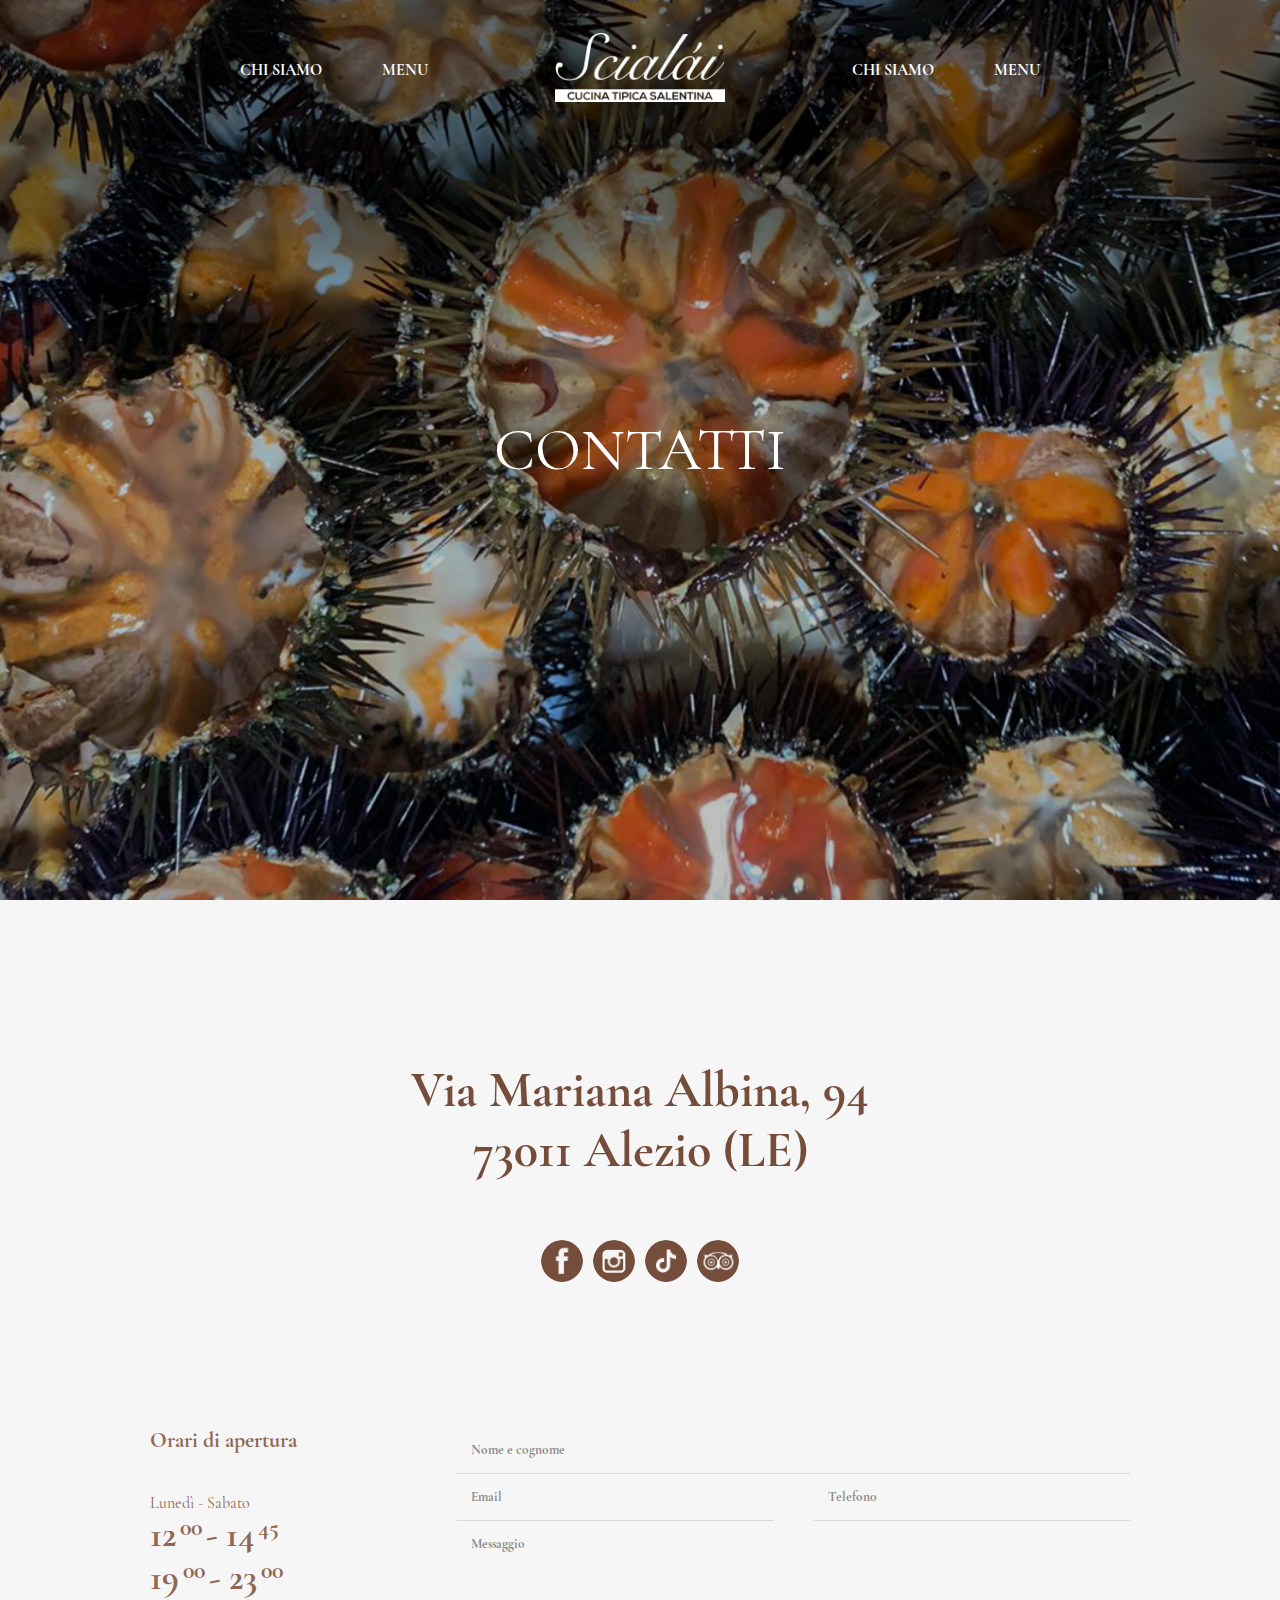
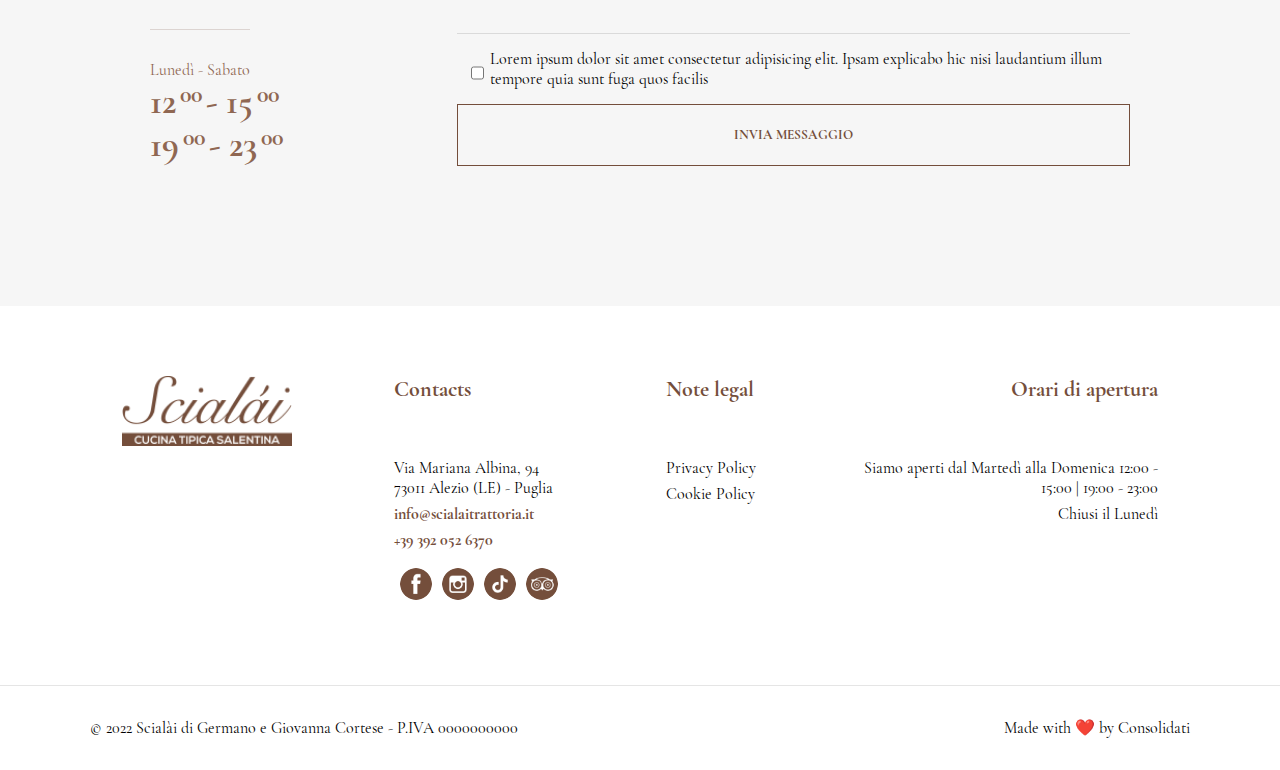
==== contacts.html @ f2f10937 "finish" ====
<!DOCTYPE html>
<html lang="en">

<head>
  <meta charset="UTF-8">
  <meta http-equiv="X-UA-Compatible" content="IE=edge">
  <meta name="viewport" content="width=device-width, initial-scale=1.0">
  <link rel="stylesheet" href="style/style.min.css">

  <title>Menu</title>
</head>

<body>
  <header class="header">
    <div class="container header__container">
      <nav class="nav">
        <ul class="nav__link-wrap">
          <li><a class="nav__link" href="">CHI SIAMO</a></li>
          <li><a class="nav__link" href="">MENU</a></li>
        </ul>
      </nav>
      <a href="/">
        <img class="nav__logo" src="images/logo.png" alt="img">
      </a>
      <nav class="nav">
        <ul class="nav__link-wrap">
          <li><a class="nav__link" href="">CHI SIAMO</a></li>
          <li><a class="nav__link" href="">MENU</a></li>
        </ul>
      </nav>
      <img class="header__mobile-btn" src="images/icons/ic_mobile-menu.svg" alt="mobile-menu">

    </div>
  </header>
  <div class="header__filter"></div>
  <div class="mobile-menu">
    <img class="mobile-menu__close" src="images/icons/ic_close.svg" alt="close">
    <nav class="mobile__menu-nav mobile-nav">
      <ul class="mobile-nav__link-wrap">
        <li class="mobile-nav__link-animation"><a class="nav__link" href="">CHI SIAMO</a></li>
        <li class="mobile-nav__link-animation"><a class="nav__link" href="">MENU</a></li>
        <li class="mobile-nav__link-animation"><a class="nav__link" href="">CHI SIAMO</a></li>
        <li class="mobile-nav__link-animation"><a class="nav__link" href="">MENU</a></li>
      </ul>
    </nav>
  </div>
  <section class="main main__no-slider">
    <img class="main__bcg" src="images/contatti-bcg.png" alt="img">
    <span class="main__title">CONTATTI</span>
  </section>
  <section class="contacts">
    <h3 class="section-title contacts__title">Via Mariana Albina, 94 <br> 73011 Alezio (LE)</h3>
    <div class="social social-wrap">
      <a href=""><img class="social__icon" src="images/social-icon/1.png" alt="icon"></a>
      <a href=""><img class="social__icon" src="images/social-icon/2.png" alt="icon"></a>
      <a href=""><img class="social__icon" src="images/social-icon/3.png" alt="icon"></a>
      <a href=""><img class="social__icon" src="images/social-icon/4.png" alt="icon"></a>
    </div>
    <div class="contacts__form-wrap">
      <div class="contacts__content">
        <div class="contacts__work-time">
          <span class="contacts__day">Orari di apertura</span>
          <div class="contacts__time-block">
            <span class="contacts__time-title">Lunedì - Sabato</span>
            <span class="contacts__time">12 <span>00</span> - 14 <span>45</span></span>
            <span class="contacts__time">19 <span>00</span> - 23 <span>00</span></span>
          </div>
          <div class="contacts__line"></div>
          <div class="contacts__time-block">
            <span class="contacts__time-title">Lunedì - Sabato</span>
            <span class="contacts__time">12 <span>00</span> - 15 <span>00</span></span>
            <span class="contacts__time">19 <span>00</span> - 23 <span>00</span></span>
          </div>
        </div>
        <form class="contacts__form">
          <input type="text" placeholder="Nome e cognome">
          <div class="contacts__input-wrap">
            <input type="text" placeholder="Email">
            <input type="text" placeholder="Telefono">
          </div>
          <textarea placeholder="Messaggio"></textarea>
          <label class="contacts__checkbox-wrap" for="confirm">
            <input name="confirm" id="confirm" type="checkbox">

            Lorem ipsum dolor sit amet consectetur adipisicing elit. Ipsam explicabo hic nisi laudantium illum
            tempore quia sunt fuga quos facilis
          </label>
          <button class="btn-brown">Invia messaggio</button>
        </form>
      </div>

    </div>
  </section>


  <footer class="footer">
    <div class="footer__wrap">
      <div class="footer__logo-wrap">
        <a href="/">
          <img class="nav__logo" src="images/logo-footer.png" alt="img">
        </a>
      </div>
      <div class="footer__block">
        <span class="footer__title">Contacts</span>
        <span class="footer__street">Via Mariana Albina, 94 73011 Alezio (LE) - Puglia</span>
        <a class="footer__mail" href="mailto:info@scialaitrattoria.it">info@scialaitrattoria.it</a>
        <a class="footer__phone" href="tel:+39 392 052 6370">+39 392 052 6370</a>
        <div class="social social-wrap footer__social">
          <a href=""><img class="social__icon" src="images/social-icon/1.png" alt="icon"></a>
          <a href=""><img class="social__icon" src="images/social-icon/2.png" alt="icon"></a>
          <a href=""><img class="social__icon" src="images/social-icon/3.png" alt="icon"></a>
          <a href=""><img class="social__icon" src="images/social-icon/4.png" alt="icon"></a>
        </div>
      </div>

      <div class="footer__block">
        <span class="footer__title">Note legal</span>
        <a class="footer__link" href="">Privacy Policy</a>
        <a class="footer__link" href=""> Cookie Policy</a>
      </div>

      <div class="footer__block">
        <span class="footer__title">Orari di apertura</span>
        <a class="footer__link" href="">Siamo aperti dal Martedì alla Domenica 12:00 - 15:00 | 19:00 - 23:00</a>
        <a class="footer__link" href="">Chiusi il Lunedì</a>
      </div>
    </div>
    <div class="footer__under">
      <div class="footer__under-wrap">
        <span>© 2022 Scialài di Germano e Giovanna Cortese - P.IVA 0000000000</span>
        <span>Made with &#10084;&#65039 by Consolidati</span>
      </div>
    </div>
  </footer>
  <script src="js/jquery-3.6.0.min.js"></script>
  <script src="js/script.js"></script>
</body>

</html>
---- style/style.min.css ----
*{font-family:"Cormoran";padding:0;margin:0;box-sizing:border-box;text-decoration:none;list-style:none;outline:none;border:none}.main{position:relative;height:100vh}.main__bcg{position:absolute;width:100%;height:100%;object-fit:cover}.main__title{position:inherit;font-size:60px;text-transform:uppercase;color:white;z-index:6}.main__no-slider{display:flex;align-items:center;justify-content:center}.info{position:relative;height:70vh;display:flex;align-items:center;z-index:1}@media (max-width: 1100px){.info{height:max-content;padding:30px 16px}}.info__text{position:inherit;width:1400px;margin:0 auto;color:white;z-index:2}.info__text.active{transform:translateY(-50px)}@media (max-width: 1500px){.info__text{padding-left:40px}}@media (max-width: 1100px){.info__text{padding-left:0}}.info__title{font-size:46px;margin-bottom:60px;color:white}@media (max-width: 1366px){.info__title{margin-bottom:12px}}@media (max-width: 600px){.info__title{margin-bottom:30px;font-size:32px}}.info__description{display:block;margin-bottom:40px}.info__text-wrap{max-width:500px;z-index:2}.info__img{position:absolute;left:0;top:0;height:100%;width:50%;object-fit:cover;transition:0.3s}.info__img:last-child{right:0;left:auto}@media (max-width: 1100px){.info__img:last-child{display:none}}@media (max-width: 1100px){.info__img:nth-child(2){top:0;width:100%}}.info__img.active{top:-50px}.info__btn{color:white;border-color:white}.info__btn:after{background-color:#744e3b}.info__btn:hover{color:#744e3b}.info__btn:hover::after{background-color:white}.container{max-width:800px;margin:0 auto}.swiper-slide img{display:block;width:100%;height:100%;object-fit:cover}.swiper{height:100%}.btn,.btn-white,.btn-brown{position:relative;padding:22px 24px;text-transform:uppercase;background-color:transparent;font-weight:900;border:1px solid #744e3b;color:#744e3b;cursor:pointer;transition:0.5s;z-index:1}.btn:after,.btn-white:after,.btn-brown:after{position:absolute;content:"";left:0;top:0;width:0;height:100%;background-color:white;z-index:-1;transition:0.5s}.btn:hover,.btn-white:hover,.btn-brown:hover{color:white}.btn:hover::after,.btn-white:hover::after,.btn-brown:hover::after{background-color:#744e3b;width:100%}.btn:active,.btn-white:active,.btn-brown:active{color:#744e3b}.btn:active::after,.btn-white:active::after,.btn-brown:active::after{left:auto;right:0;width:0}.btn-white{color:white;border-color:white}.btn-white:after{background-color:#744e3b}.btn-white:hover{color:#744e3b}.btn-white:hover::after{background-color:white}.btn-white:active{color:white}.btn-brown{color:#744e3b;border-color:#744e3b}.btn-brown:after{background-color:#744e3b}.btn-brown:hover::after{background-color:#744e3b}.social__icon{width:42px;height:42px;border-radius:100%;cursor:pointer}.social-wrap{display:flex;width:max-content;margin:0 auto;gap:10px}@font-face{font-family:"Cormoran";src:url("../fonts/CormorantGaramond-Bold.ttf");font-weight:700}@font-face{font-family:"Cormoran";src:url("../fonts/CormorantGaramond-Regular.ttf");font-weight:400}.header{position:absolute;top:0;left:0;width:100%;z-index:3;transition:0.3s}.header__filter{position:absolute;width:100%;z-index:2;box-shadow:17px 21px 50px 244px rgba(0,0,0,0.39)}@media (max-width: 1100px){.header__filter{box-shadow:17px 21px 50px 100px rgba(0,0,0,0.39)}}@media (max-width: 850px){.header{padding:0 32px}}@media (max-width: 650px){.header{padding:0 16px}}.header__container{display:flex;justify-content:space-between;align-items:center;padding-top:30px}@media (max-width: 680px){.header__container{padding-top:16px;align-items:flex-end}}.header__mobile-btn{display:none;width:36px;height:36px;cursor:pointer}@media (max-width: 680px){.header__mobile-btn{display:block}}.header__mobile-btn.disactive{opacity:0}.header.small{position:fixed;top:0;background:rgba(0,0,0,0.7)}.header.small .header__container{padding-top:6px}.header.small .nav__link{padding:20px 0 20px}.header.small .nav__logo{height:40px;width:140px}@media (max-width: 680px){.nav{display:none}}.nav__link-wrap{display:flex;list-style:none;gap:60px}.nav__logo{height:70px;width:170px;object-fit:contain;transition:0.3s}.nav__link{position:relative;display:block;padding:30px 0 30px;color:white;font-weight:900;transition:0.3s}.nav__link::after{position:absolute;left:0;bottom:10px;content:"";width:0;left:50%;height:4px;background-color:white;transition:0.3s}.nav__link:hover::after{left:0;width:100%}.mobile-menu{position:fixed;top:0;left:0;display:none;justify-content:flex-end;height:100vh;width:100%;background-color:rgba(0,0,0,0.91);z-index:8}.mobile-menu__close{position:absolute;top:35px;right:16px;width:36px;height:36px}.mobile-menu.active{display:flex}.mobile-nav{display:flex;align-items:center;justify-content:flex-end;padding-right:70px;height:100%;width:50%}.mobile-nav____link-wrap{display:flex;flex-direction:row}.mobile-nav__link-animation{transform:translateX(200%);animation:showLink 0.2s forwards}.mobile-nav__link-animation:nth-child(2){animation:showLink 0.2s forwards 0.5s}.mobile-nav__link-animation:nth-child(3){animation:showLink 0.2s forwards 0.3s}.mobile-nav__link-animation:nth-child(4){animation:showLink 0.2s forwards 0.1s}@keyframes showLink{0%{}100%{transform:translateX(0)}}.mySwiper__text{position:absolute;top:50%;left:50%;transform:translate(-50%, -50%);color:white;text-align:center;text-shadow:1px 1px 2px black, 0 0 1em black, 0 0 0.2em black;text-transform:uppercase;font-size:50px}@media (max-width: 600px){.mySwiper__text{width:100%;font-size:32px}}.mySwiper .swiper-button-next:after,.mySwiper .swiper-button-prev:after{color:white}@media (max-width: 650px){.mySwiper .swiper-button-next:after,.mySwiper .swiper-button-prev:after{display:none}}.section-title{max-width:820px;padding:160px 0 140px;font-size:50px;margin:0 auto;color:#744e3b;text-align:center}@media (max-width: 900px){.section-title{font-size:32px;padding:60px 16px 40px}}.price__text-block{position:relative;display:flex;gap:120px;height:max-content}@media (max-width: 1010px){.price__text-block{flex-direction:column;padding:32px}}@media (max-width: 650px){.price__text-block{padding:16px}}.price__img{position:absolute;top:0;left:0;width:420px;height:100%;object-fit:cover}.price__img-right{left:auto;right:0}@media (max-width: 1570px){.price__img{width:220px}}@media (max-width: 1150px){.price__img{display:none}}.price-menu{display:flex;flex-direction:column;align-items:center;flex-basis:620px;margin:0 auto}.price-menu__btn-wrap{padding-top:40px}.price-menu__img{width:125px;height:110px;object-fit:cover;margin-bottom:36px}.price-menu__dish{display:flex;justify-content:space-between;flex-basis:100%;font-size:22px;font-weight:900;color:#744e3b}@media (max-width: 380px){.price-menu__dish{font-size:18px}}.price-menu__dish span{font-weight:400}.price-menu__wrap{display:flex;width:100%;flex-direction:column;align-self:flex-start;gap:34px;border-bottom:1px solid #e6e6e6;padding:42px 0}.price-menu__wrap:nth-child(3){border-top:1px solid #e6e6e6}@media (max-width: 750px){.price-menu__wrap{padding:16px 0}}.price-menu__type{font-size:28px;font-weight:900;color:#744e3b;margin-bottom:84px}.price-menu__description{color:#555555}.call-us{position:relative;flex-direction:column;display:flex;align-items:center;justify-content:center;height:100vh;font-size:56px;color:white}@media (max-width: 1010px){.call-us{font-size:36px;padding:0 32px}}@media (max-width: 750px){.call-us{padding:0 16px;font-size:32px}}.call-us__img{position:absolute;width:100%;height:100%;object-fit:cover}.call-us__text{position:relative;text-align:center;z-index:2;margin-bottom:12px}.call-us__phone{position:relative;font-weight:900;z-index:2;cursor:pointer;color:white}@media (max-width: 500px){.call-us__phone{font-size:24px}}.call-us__phone:after{position:absolute;left:50%;bottom:0;content:"";width:0;height:2px;background-color:white;transition:0.3s}.call-us__phone:hover:after{width:100%;left:0}.footer{padding-top:70px}.footer__wrap{display:flex;justify-content:space-between;max-width:1100px;padding-bottom:80px;margin:0 auto}@media (max-width: 1280px){.footer__wrap{padding:0 32px 80px}}@media (max-width: 1060px){.footer__wrap{flex-wrap:wrap}}@media (max-width: 650px){.footer__wrap{padding:0 16px 80px}}@media (max-width: 750px){.footer__wrap{flex-direction:column}}.footer__social{padding-top:12px}.footer__social .social__icon{width:32px;height:32px}.footer__under{padding:32px 0;border-top:1px solid #e5e5e5}@media (max-width: 1280px){.footer__under{padding:32px 16px}}.footer__under-wrap{display:flex;justify-content:space-between;max-width:1100px;margin:0 auto}@media (max-width: 750px){.footer__under-wrap{flex-direction:column;gap:16px}}@media (max-width: 1060px){.footer__logo-wrap{display:flex;justify-content:center;width:100%;margin-bottom:24px}}.footer__block{display:flex;flex-direction:column;gap:6px;max-width:170px;color:black}@media (max-width: 1060px){.footer__block{width:33.3%}}@media (max-width: 750px){.footer__block{width:100%;margin-bottom:16px}}.footer__block:last-child{max-width:300px;text-align:right}@media (max-width: 750px){.footer__block:last-child{text-align:left}}.footer__link{color:black}.footer__title{font-size:22px;color:#744e3b;font-weight:900;margin-bottom:50px}@media (max-width: 750px){.footer__title{margin-bottom:8px}}.footer__phone,.footer__mail{color:#744e3b;font-weight:600}.menu{background-color:#f6f6f6}.menu__container{padding:100px 100px}.menu__text{display:block;text-align:center}.menu__text:first-child{margin-bottom:70px}.menu__text:nth-child(2){margin-bottom:50px}.menu__btn-position{display:block;margin:0 auto}.service{background-color:#f6f6f6;padding-bottom:100px}.service__icon-container{display:flex;gap:120px;flex-wrap:wrap;justify-content:center;max-width:800px;margin:0 auto}@media (max-width: 700px){.service__icon-container{gap:40px}}.service__icon{height:60px;width:90px;object-fit:contain;margin-bottom:30px}.service__icon-wrap{display:flex;flex-direction:column;align-items:center;width:100px;height:max-content}.service__icon-title{color:#744e3b;font-weight:900}.gallery{background-color:#f6f6f6;padding:100px 0}.gallery__wrap{display:flex;flex-wrap:wrap;justify-content:space-between;max-width:1100px;margin:0 auto}@media (max-width: 1120px){.gallery__wrap{max-width:800px}}@media (max-width: 860px){.gallery__wrap{padding:100px 16px}}.gallery__img{width:calc(25% - 30px);height:175px;object-fit:cover;margin-bottom:30px}@media (max-width: 860px){.gallery__img{width:calc(33.3% - 30px)}}@media (max-width: 700px){.gallery__img{width:calc(50% - 15px)}}@media (max-width: 430px){.gallery__img{width:100%}}.contacts{background-color:#f6f6f6}.contacts__title{padding-bottom:60px}.contacts__form-wrap{max-width:1100px;margin:0 auto;padding:140px 60px}.contacts__content{display:flex;gap:160px}.contacts__time{display:flex;align-items:flex-start;gap:4px;font-size:36px;font-weight:700;color:#8f6752}.contacts__time span{font-size:24px}.contacts__input-wrap{display:flex;gap:40px}.contacts__form{display:flex;flex-direction:column}.contacts__form input,.contacts__form textarea{padding:15px 14px;border-bottom:1px solid #dadada;width:100%;resize:none;background-color:transparent}.contacts__form input::placeholder,.contacts__form textarea::placeholder{color:#888888;font-weight:700}.contacts__form textarea{flex-grow:1}.contacts__work-time{width:max-content;flex-shrink:0}.contacts__time-title{display:block;color:#8f6752}.contacts__checkbox-wrap{display:flex;gap:6px;padding:15px 14px;cursor:pointer}.contacts__checkbox-wrap input{width:max-content;transform:translateY(4px)}.contacts__line{height:1px;width:100px;margin:30px 0;background-color:#dcd4d1}.contacts__day{display:block;font-size:22px;font-weight:700;color:#8f6752;margin-bottom:40px}
/*# sourceMappingURL=style.min.css.map */
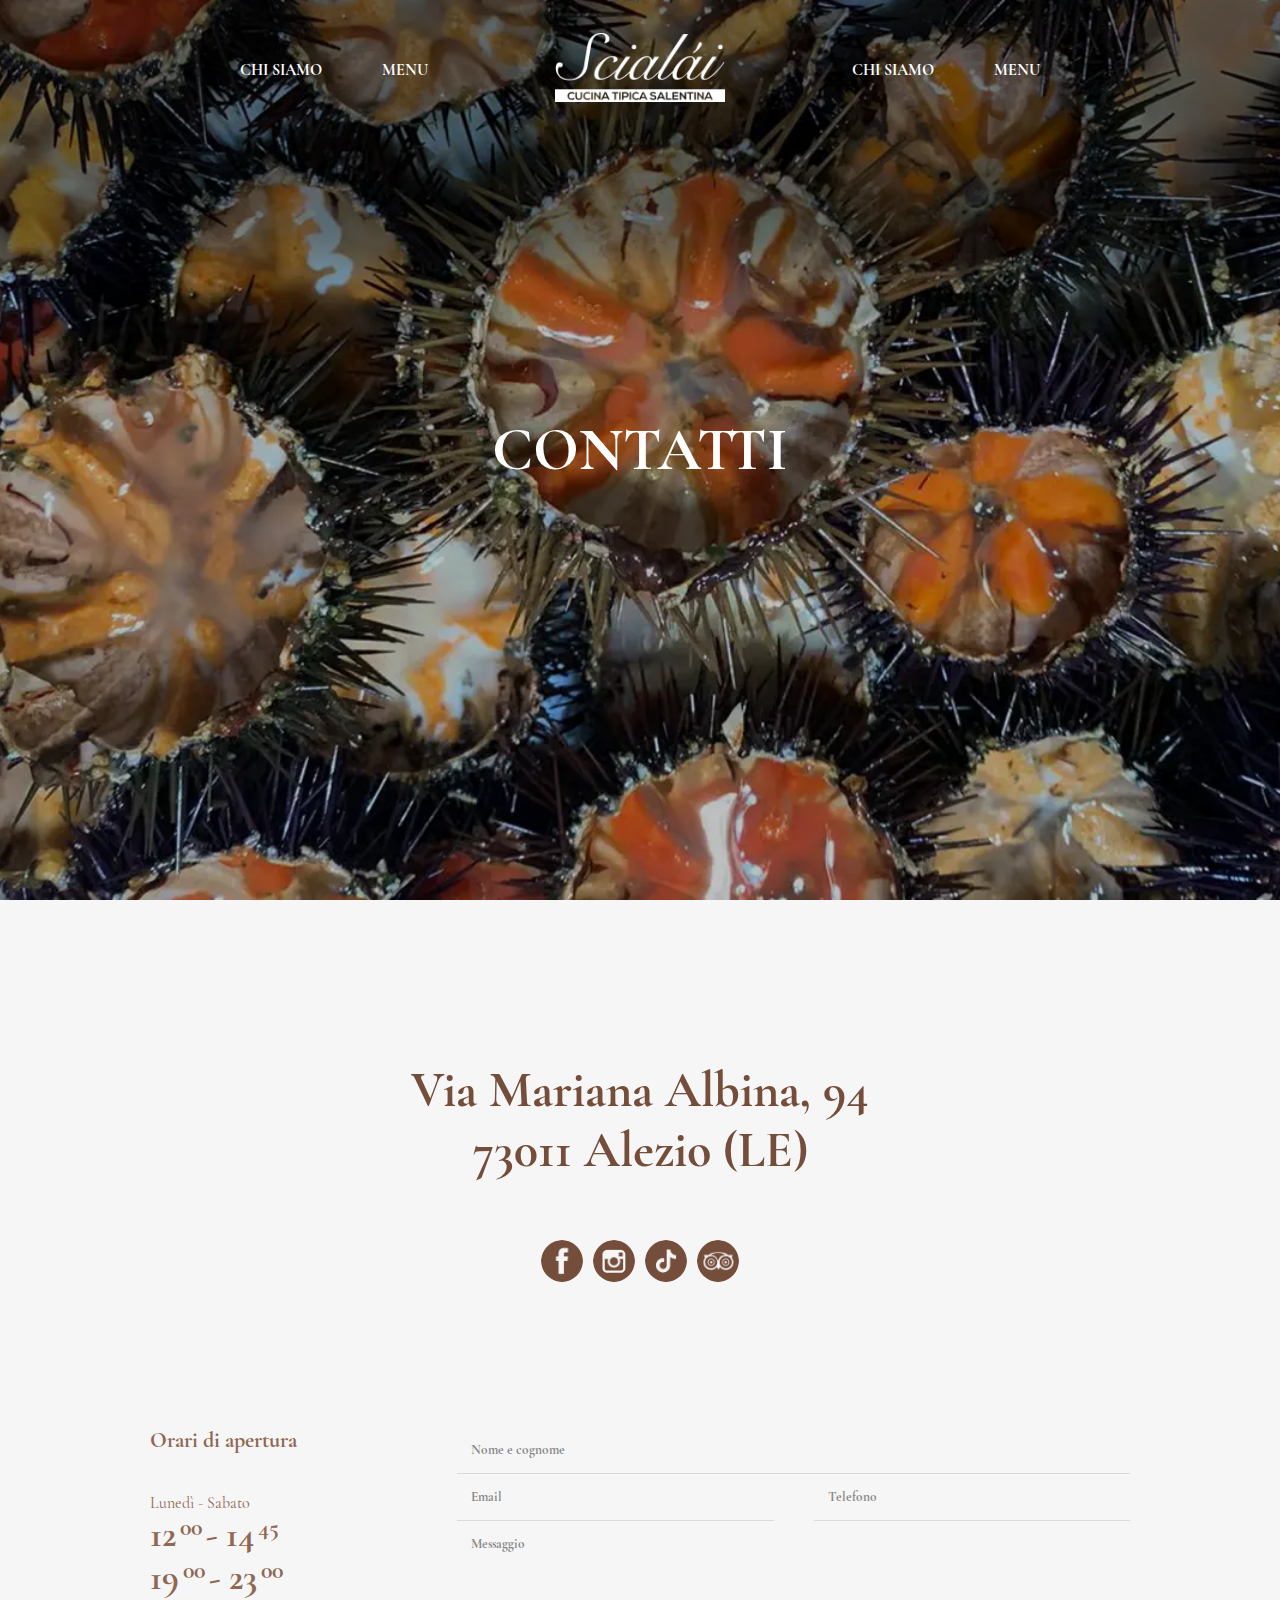
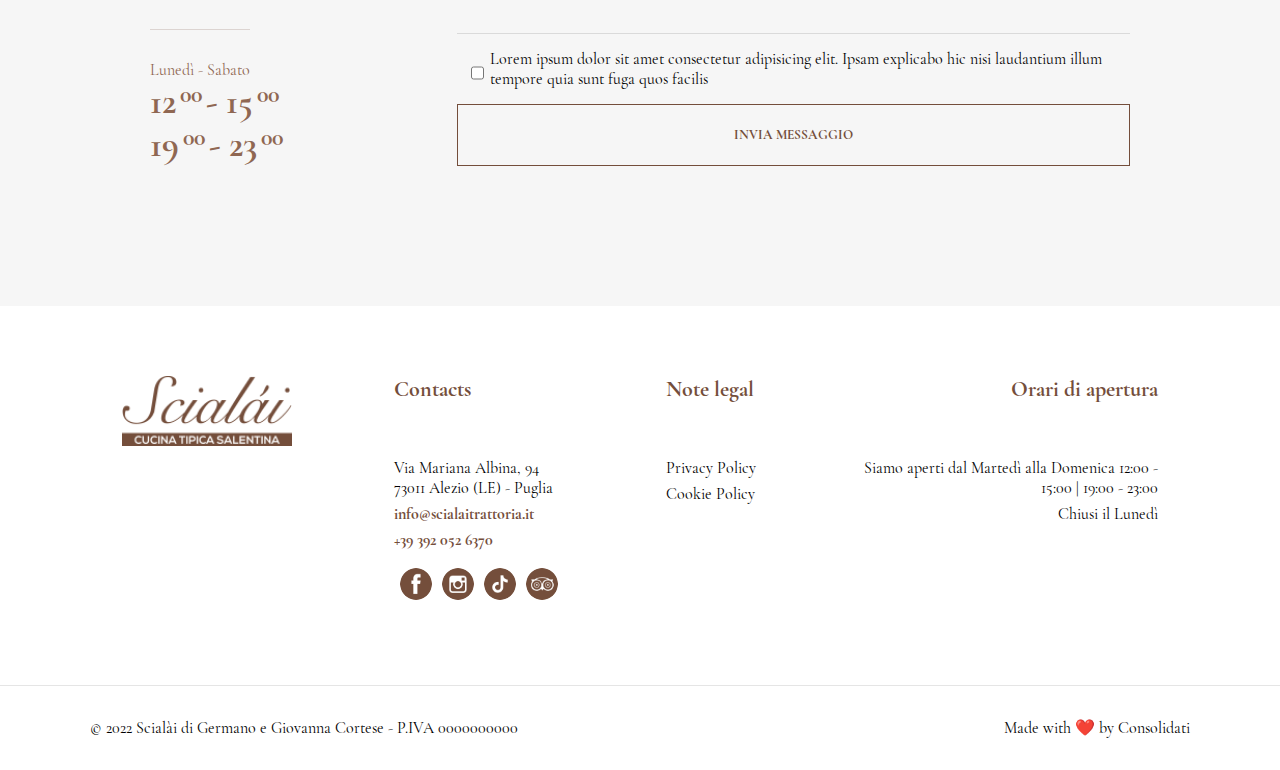
==== commit ca56442a: "Fix footer, add functional to gallery, fix headlines on all pages, fix layout on menu page" ====
--- a/contacts.html
+++ b/contacts.html
@@ -45,8 +45,8 @@
     </nav>
   </div>
   <section class="main main__no-slider">
-    <img class="main__bcg" src="images/contatti-bcg.png" alt="img">
-    <span class="main__title">CONTATTI</span>
+    <img class="main__bcg" src="images/contatti-bcg.webp" alt="img">
+    <h3 class="main__title">CONTATTI</h3>
   </section>
   <section class="contacts">
     <h3 class="section-title contacts__title">Via Mariana Albina, 94 <br> 73011 Alezio (LE)</h3>
@@ -91,8 +91,6 @@
 
     </div>
   </section>
-
-
   <footer class="footer">
     <div class="footer__wrap">
       <div class="footer__logo-wrap">
@@ -104,7 +102,7 @@
         <span class="footer__title">Contacts</span>
         <span class="footer__street">Via Mariana Albina, 94 73011 Alezio (LE) - Puglia</span>
         <a class="footer__mail" href="mailto:info@scialaitrattoria.it">info@scialaitrattoria.it</a>
-        <a class="footer__phone" href="tel:+39 392 052 6370">+39 392 052 6370</a>
+        <a class="footer__phone" href="tel:+393920526370">+39 392 052 6370</a>
         <div class="social social-wrap footer__social">
           <a href=""><img class="social__icon" src="images/social-icon/1.png" alt="icon"></a>
           <a href=""><img class="social__icon" src="images/social-icon/2.png" alt="icon"></a>
@@ -128,7 +126,7 @@
     <div class="footer__under">
       <div class="footer__under-wrap">
         <span>© 2022 Scialài di Germano e Giovanna Cortese - P.IVA 0000000000</span>
-        <span>Made with &#10084;&#65039 by Consolidati</span>
+        <span>Made with &#10084;&#65039; by Consolidati</span>
       </div>
     </div>
   </footer>
--- a/style/style.min.css
+++ b/style/style.min.css
@@ -1,2 +1,2 @@
-*{font-family:"Cormoran";padding:0;margin:0;box-sizing:border-box;text-decoration:none;list-style:none;outline:none;border:none}.main{position:relative;height:100vh}.main__bcg{position:absolute;width:100%;height:100%;object-fit:cover}.main__title{position:inherit;font-size:60px;text-transform:uppercase;color:white;z-index:6}.main__no-slider{display:flex;align-items:center;justify-content:center}.info{position:relative;height:70vh;display:flex;align-items:center;z-index:1}@media (max-width: 1100px){.info{height:max-content;padding:30px 16px}}.info__text{position:inherit;width:1400px;margin:0 auto;color:white;z-index:2}.info__text.active{transform:translateY(-50px)}@media (max-width: 1500px){.info__text{padding-left:40px}}@media (max-width: 1100px){.info__text{padding-left:0}}.info__title{font-size:46px;margin-bottom:60px;color:white}@media (max-width: 1366px){.info__title{margin-bottom:12px}}@media (max-width: 600px){.info__title{margin-bottom:30px;font-size:32px}}.info__description{display:block;margin-bottom:40px}.info__text-wrap{max-width:500px;z-index:2}.info__img{position:absolute;left:0;top:0;height:100%;width:50%;object-fit:cover;transition:0.3s}.info__img:last-child{right:0;left:auto}@media (max-width: 1100px){.info__img:last-child{display:none}}@media (max-width: 1100px){.info__img:nth-child(2){top:0;width:100%}}.info__img.active{top:-50px}.info__btn{color:white;border-color:white}.info__btn:after{background-color:#744e3b}.info__btn:hover{color:#744e3b}.info__btn:hover::after{background-color:white}.container{max-width:800px;margin:0 auto}.swiper-slide img{display:block;width:100%;height:100%;object-fit:cover}.swiper{height:100%}.btn,.btn-white,.btn-brown{position:relative;padding:22px 24px;text-transform:uppercase;background-color:transparent;font-weight:900;border:1px solid #744e3b;color:#744e3b;cursor:pointer;transition:0.5s;z-index:1}.btn:after,.btn-white:after,.btn-brown:after{position:absolute;content:"";left:0;top:0;width:0;height:100%;background-color:white;z-index:-1;transition:0.5s}.btn:hover,.btn-white:hover,.btn-brown:hover{color:white}.btn:hover::after,.btn-white:hover::after,.btn-brown:hover::after{background-color:#744e3b;width:100%}.btn:active,.btn-white:active,.btn-brown:active{color:#744e3b}.btn:active::after,.btn-white:active::after,.btn-brown:active::after{left:auto;right:0;width:0}.btn-white{color:white;border-color:white}.btn-white:after{background-color:#744e3b}.btn-white:hover{color:#744e3b}.btn-white:hover::after{background-color:white}.btn-white:active{color:white}.btn-brown{color:#744e3b;border-color:#744e3b}.btn-brown:after{background-color:#744e3b}.btn-brown:hover::after{background-color:#744e3b}.social__icon{width:42px;height:42px;border-radius:100%;cursor:pointer}.social-wrap{display:flex;width:max-content;margin:0 auto;gap:10px}@font-face{font-family:"Cormoran";src:url("../fonts/CormorantGaramond-Bold.ttf");font-weight:700}@font-face{font-family:"Cormoran";src:url("../fonts/CormorantGaramond-Regular.ttf");font-weight:400}.header{position:absolute;top:0;left:0;width:100%;z-index:3;transition:0.3s}.header__filter{position:absolute;width:100%;z-index:2;box-shadow:17px 21px 50px 244px rgba(0,0,0,0.39)}@media (max-width: 1100px){.header__filter{box-shadow:17px 21px 50px 100px rgba(0,0,0,0.39)}}@media (max-width: 850px){.header{padding:0 32px}}@media (max-width: 650px){.header{padding:0 16px}}.header__container{display:flex;justify-content:space-between;align-items:center;padding-top:30px}@media (max-width: 680px){.header__container{padding-top:16px;align-items:flex-end}}.header__mobile-btn{display:none;width:36px;height:36px;cursor:pointer}@media (max-width: 680px){.header__mobile-btn{display:block}}.header__mobile-btn.disactive{opacity:0}.header.small{position:fixed;top:0;background:rgba(0,0,0,0.7)}.header.small .header__container{padding-top:6px}.header.small .nav__link{padding:20px 0 20px}.header.small .nav__logo{height:40px;width:140px}@media (max-width: 680px){.nav{display:none}}.nav__link-wrap{display:flex;list-style:none;gap:60px}.nav__logo{height:70px;width:170px;object-fit:contain;transition:0.3s}.nav__link{position:relative;display:block;padding:30px 0 30px;color:white;font-weight:900;transition:0.3s}.nav__link::after{position:absolute;left:0;bottom:10px;content:"";width:0;left:50%;height:4px;background-color:white;transition:0.3s}.nav__link:hover::after{left:0;width:100%}.mobile-menu{position:fixed;top:0;left:0;display:none;justify-content:flex-end;height:100vh;width:100%;background-color:rgba(0,0,0,0.91);z-index:8}.mobile-menu__close{position:absolute;top:35px;right:16px;width:36px;height:36px}.mobile-menu.active{display:flex}.mobile-nav{display:flex;align-items:center;justify-content:flex-end;padding-right:70px;height:100%;width:50%}.mobile-nav____link-wrap{display:flex;flex-direction:row}.mobile-nav__link-animation{transform:translateX(200%);animation:showLink 0.2s forwards}.mobile-nav__link-animation:nth-child(2){animation:showLink 0.2s forwards 0.5s}.mobile-nav__link-animation:nth-child(3){animation:showLink 0.2s forwards 0.3s}.mobile-nav__link-animation:nth-child(4){animation:showLink 0.2s forwards 0.1s}@keyframes showLink{0%{}100%{transform:translateX(0)}}.mySwiper__text{position:absolute;top:50%;left:50%;transform:translate(-50%, -50%);color:white;text-align:center;text-shadow:1px 1px 2px black, 0 0 1em black, 0 0 0.2em black;text-transform:uppercase;font-size:50px}@media (max-width: 600px){.mySwiper__text{width:100%;font-size:32px}}.mySwiper .swiper-button-next:after,.mySwiper .swiper-button-prev:after{color:white}@media (max-width: 650px){.mySwiper .swiper-button-next:after,.mySwiper .swiper-button-prev:after{display:none}}.section-title{max-width:820px;padding:160px 0 140px;font-size:50px;margin:0 auto;color:#744e3b;text-align:center}@media (max-width: 900px){.section-title{font-size:32px;padding:60px 16px 40px}}.price__text-block{position:relative;display:flex;gap:120px;height:max-content}@media (max-width: 1010px){.price__text-block{flex-direction:column;padding:32px}}@media (max-width: 650px){.price__text-block{padding:16px}}.price__img{position:absolute;top:0;left:0;width:420px;height:100%;object-fit:cover}.price__img-right{left:auto;right:0}@media (max-width: 1570px){.price__img{width:220px}}@media (max-width: 1150px){.price__img{display:none}}.price-menu{display:flex;flex-direction:column;align-items:center;flex-basis:620px;margin:0 auto}.price-menu__btn-wrap{padding-top:40px}.price-menu__img{width:125px;height:110px;object-fit:cover;margin-bottom:36px}.price-menu__dish{display:flex;justify-content:space-between;flex-basis:100%;font-size:22px;font-weight:900;color:#744e3b}@media (max-width: 380px){.price-menu__dish{font-size:18px}}.price-menu__dish span{font-weight:400}.price-menu__wrap{display:flex;width:100%;flex-direction:column;align-self:flex-start;gap:34px;border-bottom:1px solid #e6e6e6;padding:42px 0}.price-menu__wrap:nth-child(3){border-top:1px solid #e6e6e6}@media (max-width: 750px){.price-menu__wrap{padding:16px 0}}.price-menu__type{font-size:28px;font-weight:900;color:#744e3b;margin-bottom:84px}.price-menu__description{color:#555555}.call-us{position:relative;flex-direction:column;display:flex;align-items:center;justify-content:center;height:100vh;font-size:56px;color:white}@media (max-width: 1010px){.call-us{font-size:36px;padding:0 32px}}@media (max-width: 750px){.call-us{padding:0 16px;font-size:32px}}.call-us__img{position:absolute;width:100%;height:100%;object-fit:cover}.call-us__text{position:relative;text-align:center;z-index:2;margin-bottom:12px}.call-us__phone{position:relative;font-weight:900;z-index:2;cursor:pointer;color:white}@media (max-width: 500px){.call-us__phone{font-size:24px}}.call-us__phone:after{position:absolute;left:50%;bottom:0;content:"";width:0;height:2px;background-color:white;transition:0.3s}.call-us__phone:hover:after{width:100%;left:0}.footer{padding-top:70px}.footer__wrap{display:flex;justify-content:space-between;max-width:1100px;padding-bottom:80px;margin:0 auto}@media (max-width: 1280px){.footer__wrap{padding:0 32px 80px}}@media (max-width: 1060px){.footer__wrap{flex-wrap:wrap}}@media (max-width: 650px){.footer__wrap{padding:0 16px 80px}}@media (max-width: 750px){.footer__wrap{flex-direction:column}}.footer__social{padding-top:12px}.footer__social .social__icon{width:32px;height:32px}.footer__under{padding:32px 0;border-top:1px solid #e5e5e5}@media (max-width: 1280px){.footer__under{padding:32px 16px}}.footer__under-wrap{display:flex;justify-content:space-between;max-width:1100px;margin:0 auto}@media (max-width: 750px){.footer__under-wrap{flex-direction:column;gap:16px}}@media (max-width: 1060px){.footer__logo-wrap{display:flex;justify-content:center;width:100%;margin-bottom:24px}}.footer__block{display:flex;flex-direction:column;gap:6px;max-width:170px;color:black}@media (max-width: 1060px){.footer__block{width:33.3%}}@media (max-width: 750px){.footer__block{width:100%;margin-bottom:16px}}.footer__block:last-child{max-width:300px;text-align:right}@media (max-width: 750px){.footer__block:last-child{text-align:left}}.footer__link{color:black}.footer__title{font-size:22px;color:#744e3b;font-weight:900;margin-bottom:50px}@media (max-width: 750px){.footer__title{margin-bottom:8px}}.footer__phone,.footer__mail{color:#744e3b;font-weight:600}.menu{background-color:#f6f6f6}.menu__container{padding:100px 100px}.menu__text{display:block;text-align:center}.menu__text:first-child{margin-bottom:70px}.menu__text:nth-child(2){margin-bottom:50px}.menu__btn-position{display:block;margin:0 auto}.service{background-color:#f6f6f6;padding-bottom:100px}.service__icon-container{display:flex;gap:120px;flex-wrap:wrap;justify-content:center;max-width:800px;margin:0 auto}@media (max-width: 700px){.service__icon-container{gap:40px}}.service__icon{height:60px;width:90px;object-fit:contain;margin-bottom:30px}.service__icon-wrap{display:flex;flex-direction:column;align-items:center;width:100px;height:max-content}.service__icon-title{color:#744e3b;font-weight:900}.gallery{background-color:#f6f6f6;padding:100px 0}.gallery__wrap{display:flex;flex-wrap:wrap;justify-content:space-between;max-width:1100px;margin:0 auto}@media (max-width: 1120px){.gallery__wrap{max-width:800px}}@media (max-width: 860px){.gallery__wrap{padding:100px 16px}}.gallery__img{width:calc(25% - 30px);height:175px;object-fit:cover;margin-bottom:30px}@media (max-width: 860px){.gallery__img{width:calc(33.3% - 30px)}}@media (max-width: 700px){.gallery__img{width:calc(50% - 15px)}}@media (max-width: 430px){.gallery__img{width:100%}}.contacts{background-color:#f6f6f6}.contacts__title{padding-bottom:60px}.contacts__form-wrap{max-width:1100px;margin:0 auto;padding:140px 60px}.contacts__content{display:flex;gap:160px}.contacts__time{display:flex;align-items:flex-start;gap:4px;font-size:36px;font-weight:700;color:#8f6752}.contacts__time span{font-size:24px}.contacts__input-wrap{display:flex;gap:40px}.contacts__form{display:flex;flex-direction:column}.contacts__form input,.contacts__form textarea{padding:15px 14px;border-bottom:1px solid #dadada;width:100%;resize:none;background-color:transparent}.contacts__form input::placeholder,.contacts__form textarea::placeholder{color:#888888;font-weight:700}.contacts__form textarea{flex-grow:1}.contacts__work-time{width:max-content;flex-shrink:0}.contacts__time-title{display:block;color:#8f6752}.contacts__checkbox-wrap{display:flex;gap:6px;padding:15px 14px;cursor:pointer}.contacts__checkbox-wrap input{width:max-content;transform:translateY(4px)}.contacts__line{height:1px;width:100px;margin:30px 0;background-color:#dcd4d1}.contacts__day{display:block;font-size:22px;font-weight:700;color:#8f6752;margin-bottom:40px}
+*{font-family:"Cormoran";padding:0;margin:0;box-sizing:border-box;text-decoration:none;list-style:none;outline:none;border:none}.main{position:relative;height:100vh}.main__bcg{position:absolute;width:100%;height:100%;object-fit:cover}.main__title{position:inherit;font-size:60px;text-transform:uppercase;color:white;z-index:6}.main__no-slider{display:flex;align-items:center;justify-content:center}.info{position:relative;height:70vh;display:flex;align-items:center;z-index:1}@media (max-width: 1100px){.info{height:max-content;padding:30px 16px}}.info__text{position:inherit;width:1400px;margin:0 auto;color:white;z-index:2}.info__text.active{transform:translateY(-50px)}@media (max-width: 1500px){.info__text{padding-left:40px}}@media (max-width: 1100px){.info__text{padding-left:0}}.info__title{font-size:46px;margin-bottom:60px;color:white}@media (max-width: 1366px){.info__title{margin-bottom:12px}}@media (max-width: 600px){.info__title{margin-bottom:30px;font-size:32px}}.info__description{display:block;margin-bottom:40px}.info__text-wrap{max-width:500px;z-index:2}.info__img{position:absolute;left:0;top:0;height:100%;width:50%;object-fit:cover;transition:0.3s}.info__img:last-child{right:0;left:auto}@media (max-width: 1100px){.info__img:last-child{display:none}}@media (max-width: 1100px){.info__img:nth-child(2){top:0;width:100%}}.info__img.active{top:-50px}.info__btn{color:white;border-color:white}.info__btn:after{background-color:#744e3b}.info__btn:hover{color:#744e3b}.info__btn:hover::after{background-color:white}.container{max-width:800px;margin:0 auto}.swiper-slide img{display:block;width:100%;height:100%;object-fit:cover}.swiper{height:100%}.btn,.btn-white,.btn-brown{position:relative;padding:22px 24px;text-transform:uppercase;background-color:transparent;font-weight:900;border:1px solid #744e3b;color:#744e3b;cursor:pointer;transition:0.5s;z-index:1}.btn:after,.btn-white:after,.btn-brown:after{position:absolute;content:"";left:0;top:0;width:0;height:100%;background-color:white;z-index:-1;transition:0.5s}.btn:hover,.btn-white:hover,.btn-brown:hover{color:white}.btn:hover::after,.btn-white:hover::after,.btn-brown:hover::after{background-color:#744e3b;width:100%}.btn:active,.btn-white:active,.btn-brown:active{color:#744e3b}.btn:active::after,.btn-white:active::after,.btn-brown:active::after{left:auto;right:0;width:0}.btn-white{color:white;border-color:white}.btn-white:after{background-color:#744e3b}.btn-white:hover{color:#744e3b}.btn-white:hover::after{background-color:white}.btn-white:active{color:white}.btn-brown{color:#744e3b;border-color:#744e3b}.btn-brown:after{background-color:#744e3b}.btn-brown:hover::after{background-color:#744e3b}.social__icon{width:42px;height:42px;border-radius:100%;cursor:pointer}.social-wrap{display:flex;width:max-content;margin:0 auto;gap:10px}@font-face{font-family:"Cormoran";src:url("../fonts/CormorantGaramond-Bold.ttf");font-weight:700}@font-face{font-family:"Cormoran";src:url("../fonts/CormorantGaramond-Regular.ttf");font-weight:400}.header{position:absolute;top:0;left:0;width:100%;z-index:3;transition:0.3s}.header__filter{position:absolute;width:100%;z-index:2;box-shadow:17px 21px 50px 244px rgba(0,0,0,0.39)}@media (max-width: 1100px){.header__filter{box-shadow:17px 21px 50px 100px rgba(0,0,0,0.39)}}@media (max-width: 850px){.header{padding:0 32px}}@media (max-width: 650px){.header{padding:0 16px}}.header__container{display:flex;justify-content:space-between;align-items:center;padding-top:30px}@media (max-width: 680px){.header__container{padding-top:16px;align-items:flex-end}}.header__mobile-btn{display:none;width:36px;height:36px;cursor:pointer}@media (max-width: 680px){.header__mobile-btn{display:block}}.header__mobile-btn.disactive{opacity:0}.header.small{position:fixed;top:0;background:rgba(0,0,0,0.7)}.header.small .header__container{padding-top:6px}.header.small .nav__link{padding:20px 0 20px}.header.small .nav__logo{height:40px;width:140px}@media (max-width: 680px){.nav{display:none}}.nav__link-wrap{display:flex;list-style:none;gap:60px}.nav__logo{height:70px;width:170px;object-fit:contain;transition:0.3s}.nav__link{position:relative;display:block;padding:30px 0 30px;color:white;font-weight:900;transition:0.3s}.nav__link::after{position:absolute;left:0;bottom:10px;content:"";width:0;left:50%;height:4px;background-color:white;transition:0.3s}.nav__link:hover::after{left:0;width:100%}.mobile-menu{position:fixed;top:0;left:0;display:none;justify-content:flex-end;height:100vh;width:100%;background-color:rgba(0,0,0,0.91);z-index:8}.mobile-menu__close{position:absolute;top:35px;right:16px;width:36px;height:36px}.mobile-menu.active{display:flex}.mobile-nav{display:flex;align-items:center;justify-content:flex-end;padding-right:70px;height:100%;width:50%}.mobile-nav____link-wrap{display:flex;flex-direction:row}.mobile-nav__link-animation{transform:translateX(200%);animation:showLink 0.2s forwards}.mobile-nav__link-animation:nth-child(2){animation:showLink 0.2s forwards 0.5s}.mobile-nav__link-animation:nth-child(3){animation:showLink 0.2s forwards 0.3s}.mobile-nav__link-animation:nth-child(4){animation:showLink 0.2s forwards 0.1s}@keyframes showLink{0%{}100%{transform:translateX(0)}}.mySwiper__text{position:absolute;top:50%;left:50%;transform:translate(-50%, -50%);color:white;text-align:center;text-shadow:1px 1px 2px black, 0 0 1em black, 0 0 0.2em black;text-transform:uppercase;font-size:50px}@media (max-width: 600px){.mySwiper__text{width:100%;font-size:32px}}.mySwiper .swiper-button-next:after,.mySwiper .swiper-button-prev:after{color:white}@media (max-width: 650px){.mySwiper .swiper-button-next:after,.mySwiper .swiper-button-prev:after{display:none}}.section-title{max-width:820px;padding:160px 0 140px;font-size:50px;margin:0 auto;color:#744e3b;text-align:center}@media (max-width: 900px){.section-title{font-size:32px;padding:60px 16px 40px}}.price__text-block{position:relative;display:flex;gap:120px;height:max-content}.price__text-block:not(:nth-child(2)){padding-top:60px}@media (max-width: 1010px){.price__text-block{flex-direction:column;padding:32px}}@media (max-width: 650px){.price__text-block{padding:16px}}.price__img{position:absolute;top:0;left:0;width:420px;height:100%;object-fit:cover}.price__img-right{left:auto;right:0}@media (max-width: 1570px){.price__img{width:220px}}@media (max-width: 1150px){.price__img{display:none}}.price-menu{display:flex;flex-direction:column;align-items:center;flex-basis:620px;margin:0 auto}.price-menu__btn-wrap{padding-top:40px}.price-menu__img{width:125px;height:110px;object-fit:cover;margin-bottom:36px}.price-menu__dish{display:flex;justify-content:space-between;flex-basis:100%;font-size:22px;font-weight:900;color:#744e3b}@media (max-width: 380px){.price-menu__dish{font-size:18px}}.price-menu__dish span{font-weight:400}.price-menu__wrap{display:flex;width:100%;flex-direction:column;align-self:flex-start;gap:34px;border-bottom:1px solid #e6e6e6;padding:42px 0}.price-menu__wrap:nth-child(3){border-top:1px solid #e6e6e6}@media (max-width: 750px){.price-menu__wrap{padding:16px 0}}.price-menu__type{font-size:28px;font-weight:900;color:#744e3b;margin-bottom:84px}.price-menu__description{color:#555555}.call-us{position:relative;flex-direction:column;display:flex;align-items:center;justify-content:center;height:100vh;font-size:56px;color:white}@media (max-width: 1010px){.call-us{font-size:36px;padding:0 32px}}@media (max-width: 750px){.call-us{padding:0 16px;font-size:32px}}.call-us__img{position:absolute;width:100%;height:100%;object-fit:cover}.call-us__text{position:relative;text-align:center;z-index:2;margin-bottom:12px}.call-us__phone{position:relative;font-weight:900;z-index:2;cursor:pointer;color:white}@media (max-width: 500px){.call-us__phone{font-size:24px}}.call-us__phone:after{position:absolute;left:50%;bottom:0;content:"";width:0;height:2px;background-color:white;transition:0.3s}.call-us__phone:hover:after{width:100%;left:0}.footer{padding-top:70px}.footer__wrap{display:flex;justify-content:space-between;max-width:1100px;padding-bottom:80px;margin:0 auto}@media (max-width: 1280px){.footer__wrap{padding:0 32px 80px}}@media (max-width: 1060px){.footer__wrap{flex-wrap:wrap}}@media (max-width: 650px){.footer__wrap{padding:0 16px 80px}}@media (max-width: 750px){.footer__wrap{flex-direction:column}}.footer__social{padding-top:12px}.footer__social .social__icon{width:32px;height:32px}.footer__under{padding:32px 0;border-top:1px solid #e5e5e5}@media (max-width: 1280px){.footer__under{padding:32px 16px}}.footer__under-wrap{display:flex;justify-content:space-between;max-width:1100px;margin:0 auto}@media (max-width: 750px){.footer__under-wrap{flex-direction:column;gap:16px}}@media (max-width: 1060px){.footer__logo-wrap{display:flex;justify-content:center;width:100%;margin-bottom:24px}}.footer__block{display:flex;flex-direction:column;gap:6px;max-width:170px;color:black}@media (max-width: 1060px){.footer__block{width:33.3%}}@media (max-width: 750px){.footer__block{width:100%;margin-bottom:16px}}.footer__block:last-child{max-width:300px;text-align:right}@media (max-width: 750px){.footer__block:last-child{text-align:left}}.footer__link{color:black}.footer__title{font-size:22px;color:#744e3b;font-weight:900;margin-bottom:50px}@media (max-width: 750px){.footer__title{margin-bottom:8px}}.footer__phone,.footer__mail{color:#744e3b;font-weight:600}.menu{background-color:#f6f6f6}.menu__container{padding:100px 100px}.menu__text{display:block;text-align:center}.menu__text:first-child{margin-bottom:70px}.menu__text:nth-child(2){margin-bottom:50px}.menu__btn-position{display:block;margin:0 auto}.service{background-color:#f6f6f6;padding-bottom:100px}.service__icon-container{display:flex;gap:120px;flex-wrap:wrap;justify-content:center;max-width:800px;margin:0 auto}@media (max-width: 700px){.service__icon-container{gap:40px}}.service__icon{height:60px;width:90px;object-fit:contain;margin-bottom:30px}.service__icon-wrap{display:flex;flex-direction:column;align-items:center;width:100px;height:max-content}.service__icon-title{color:#744e3b;font-weight:900}.gallery{background-color:#f6f6f6;padding:100px 0}.gallery__wrap{display:flex;flex-wrap:wrap;justify-content:space-between;max-width:1100px;margin:0 auto}@media (max-width: 1120px){.gallery__wrap{max-width:800px}}@media (max-width: 860px){.gallery__wrap{padding:100px 16px}}.gallery__img{width:calc(25% - 30px);height:175px;object-fit:cover;margin-bottom:30px}.gallery__img img{width:100%;height:100%;object-fit:cover}@media (max-width: 860px){.gallery__img{width:calc(33.3% - 30px)}}@media (max-width: 700px){.gallery__img{width:calc(50% - 15px)}}@media (max-width: 430px){.gallery__img{width:100%}}.contacts{background-color:#f6f6f6}.contacts__title{padding-bottom:60px}.contacts__form-wrap{max-width:1100px;margin:0 auto;padding:140px 60px}.contacts__content{display:flex;gap:160px}.contacts__time{display:flex;align-items:flex-start;gap:4px;font-size:36px;font-weight:700;color:#8f6752}.contacts__time span{font-size:24px}.contacts__input-wrap{display:flex;gap:40px}.contacts__form{display:flex;flex-direction:column}.contacts__form input,.contacts__form textarea{padding:15px 14px;border-bottom:1px solid #dadada;width:100%;resize:none;background-color:transparent}.contacts__form input::placeholder,.contacts__form textarea::placeholder{color:#888888;font-weight:700}.contacts__form textarea{flex-grow:1}.contacts__work-time{width:max-content;flex-shrink:0}.contacts__time-title{display:block;color:#8f6752}.contacts__checkbox-wrap{display:flex;gap:6px;padding:15px 14px;cursor:pointer}.contacts__checkbox-wrap input{width:max-content;transform:translateY(4px)}.contacts__line{height:1px;width:100px;margin:30px 0;background-color:#dcd4d1}.contacts__day{display:block;font-size:22px;font-weight:700;color:#8f6752;margin-bottom:40px}
 /*# sourceMappingURL=style.min.css.map */